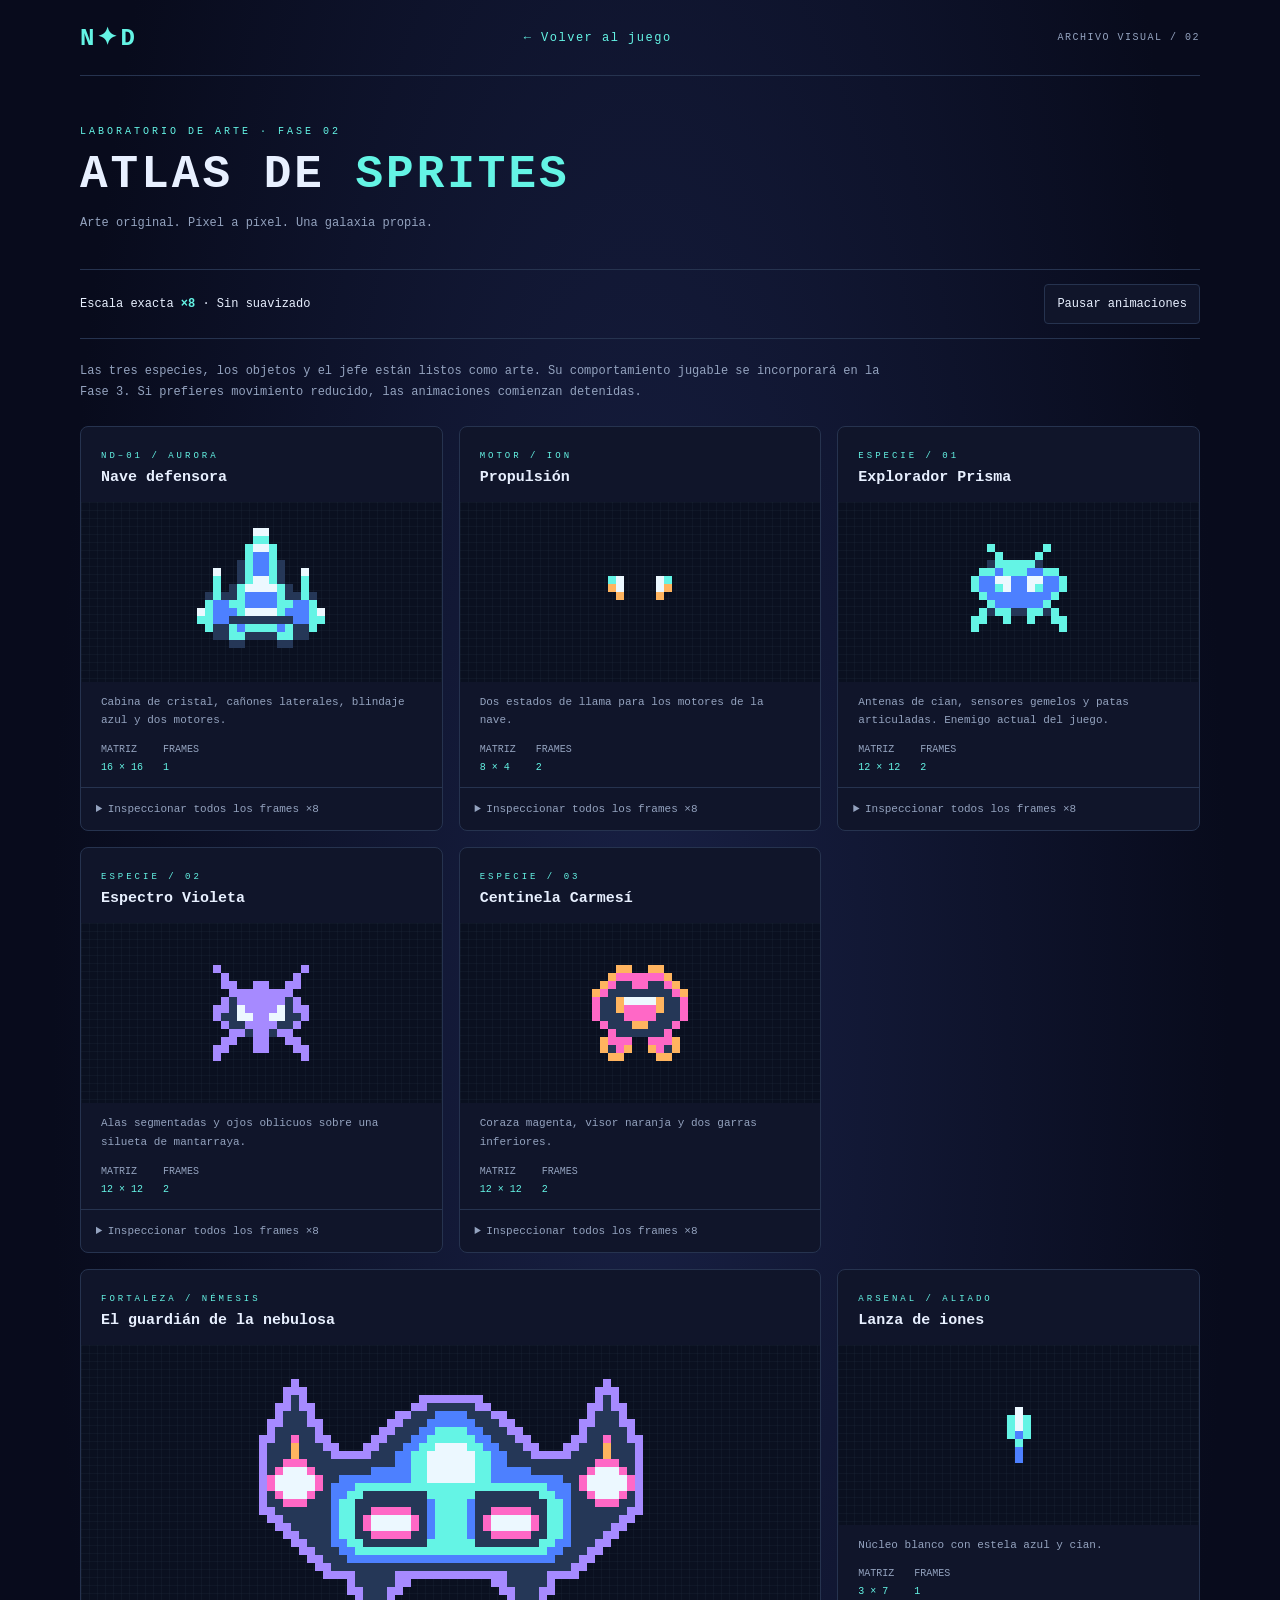
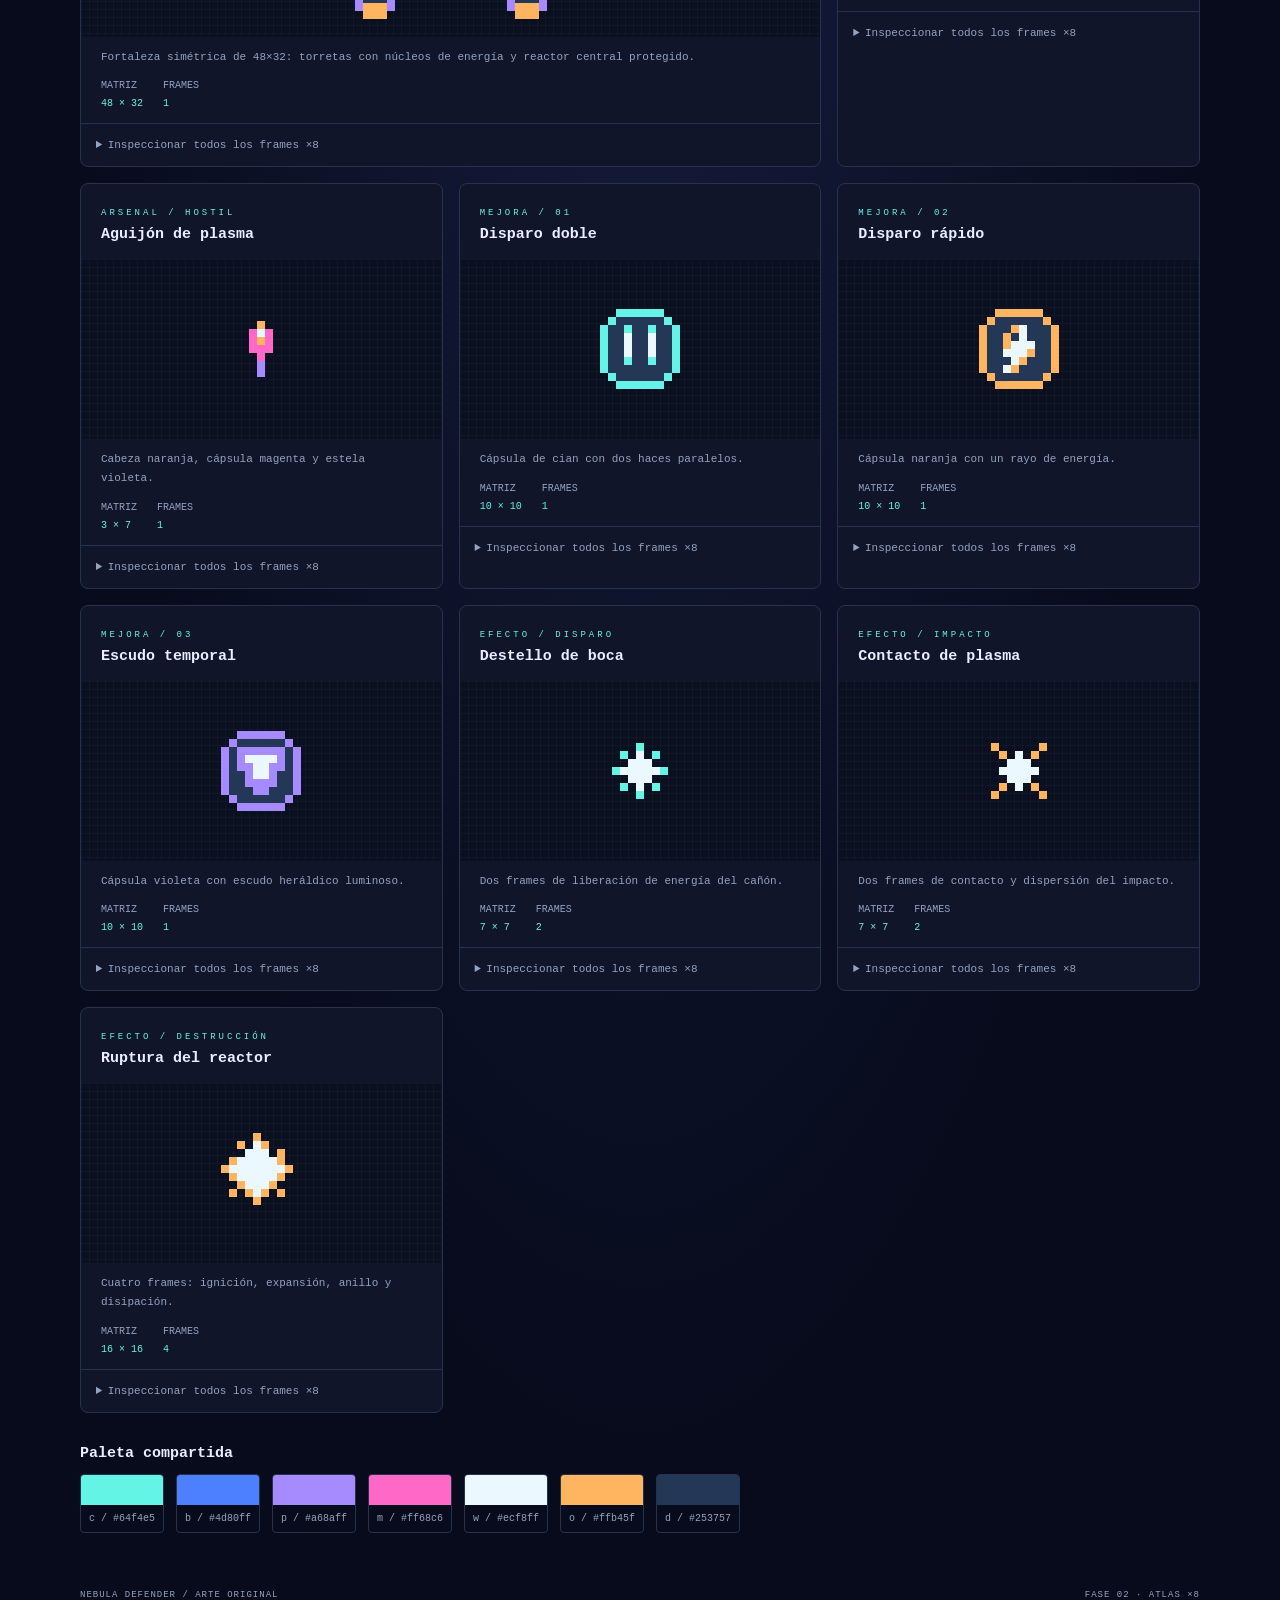
==== sprites-preview.html @ 4685a655 "feat: add phase 2 original pixel art and animated sprite atlas" ====
<!doctype html>
<html lang="es">
<head>
  <meta charset="utf-8">
  <meta name="viewport" content="width=device-width, initial-scale=1">
  <title>Atlas de sprites · NEBULA DEFENDER</title>
  <link rel="icon" href="data:,">
  <link rel="stylesheet" href="css/global.css">
  <link rel="stylesheet" href="css/sprites-preview.css">
</head>
<body>
  <main class="atlas">
    <header class="masthead"><a href="./" class="brand">N<span>✦</span>D</a><a href="./">← Volver al juego</a><span>ARCHIVO VISUAL / 02</span></header>
    <section class="atlas-heading"><p class="eyebrow">LABORATORIO DE ARTE · FASE 02</p><h1>ATLAS DE <span>SPRITES</span></h1><p>Arte original. Píxel a píxel. Una galaxia propia.</p></section>
    <div class="atlas-toolbar"><p>Escala exacta <strong>×8</strong> · Sin suavizado</p><button id="animation-toggle" type="button" aria-pressed="false">Pausar animaciones</button></div>
    <p class="atlas-note">Las tres especies, los objetos y el jefe están listos como arte. Su comportamiento jugable se incorporará en la Fase 3. Si prefieres movimiento reducido, las animaciones comienzan detenidas.</p>
    <section id="sprite-grid" class="sprite-grid" aria-label="Catálogo de sprites originales"></section>
    <section class="palette-section"><h2>Paleta compartida</h2><div id="palette" class="palette"></div></section>
    <footer class="page-footer"><span>NEBULA DEFENDER / ARTE ORIGINAL</span><span>FASE 02 · ATLAS ×8</span></footer>
  </main>
  <script type="module" src="js/sprites-preview.js"></script>
</body>
</html>
---- css/global.css ----
:root{color-scheme:dark;--bg:#080b1c;--panel:#10152a;--line:#26334f;--text:#e8f0ff;--muted:#94a3bf;--cyan:#64f4e5;--violet:#9a83ff;font-family:Consolas,"Courier New",monospace}
*{box-sizing:border-box}body{margin:0;background:radial-gradient(ellipse at 50% 32%,#182044 0, var(--bg) 65%);color:var(--text);min-height:100vh}.shell{width:min(1040px,94%);margin:auto}.masthead{height:76px;display:flex;align-items:center;justify-content:space-between;border-bottom:1px solid var(--line);font-size:10px;letter-spacing:1.5px;color:var(--muted)}.brand{font-size:24px;letter-spacing:3px;color:var(--text);text-decoration:none;font-weight:bold}.brand span{color:var(--cyan)}.status{color:var(--cyan)}button{font:inherit;cursor:pointer;color:var(--text);border:1px solid var(--line);background:var(--panel);border-radius:4px}button:focus-visible,a:focus-visible{outline:3px solid var(--cyan);outline-offset:4px}button:disabled{opacity:.4;cursor:default}[hidden]{display:none!important}.eyebrow{font-size:10px;letter-spacing:3px;color:var(--cyan)}.heading{text-align:center;padding:30px 0 24px}.heading h1{font-size:clamp(26px,4.8vw,46px);letter-spacing:3px;margin:12px 0}.heading h1 span{color:var(--cyan)}.heading>p:last-child{font-size:12px;color:var(--muted)}.page-footer{display:flex;justify-content:space-between;padding:25px 0;font-size:9px;letter-spacing:1px;color:var(--muted)}.sr-only{position:absolute;width:1px;height:1px;padding:0;margin:-1px;overflow:hidden;clip:rect(0,0,0,0);white-space:nowrap;border:0}
.page-footer a{color:var(--cyan);text-decoration:none}.page-footer a:hover{text-decoration:underline}
---- css/sprites-preview.css ----
.atlas{width:min(1120px,94%);margin:auto}.masthead a{color:var(--cyan);text-decoration:none;font-size:12px}.masthead .brand{font-size:24px}.atlas-heading{padding:40px 0 22px}.atlas-heading h1{font-size:clamp(26px,5vw,46px);margin:12px 0;letter-spacing:3px}.atlas-heading h1 span{color:var(--cyan)}.atlas-heading>p:last-child,.atlas-note{color:var(--muted);font-size:12px;line-height:1.8}.atlas-toolbar{display:flex;align-items:center;justify-content:space-between;gap:20px;border-block:1px solid var(--line);padding:14px 0;font-size:12px}.atlas-toolbar strong{color:var(--cyan)}.atlas-toolbar button{padding:12px}.atlas-note{max-width:800px;margin:22px 0}.sprite-grid{display:grid;grid-template-columns:repeat(3,minmax(0,1fr));gap:16px}.sprite-card{min-width:0;background:var(--panel);border:1px solid var(--line);border-radius:8px;overflow:hidden}.sprite-card.boss{grid-column:span 2}.sprite-card header{padding:18px 20px 0}.sprite-card h2{font-size:15px;margin:6px 0;color:var(--text)}.sprite-card .eyebrow{font-size:9px}.sprite-card p{font-size:11px;line-height:1.7;color:var(--muted);padding:0 20px}.sprite-stage{min-height:180px;padding:18px;display:flex;align-items:center;justify-content:center;background-color:#0a1020;background-image:linear-gradient(#30405a24 1px,transparent 1px),linear-gradient(90deg,#30405a24 1px,transparent 1px);background-size:8px 8px;margin-top:16px;overflow:auto}.sprite-stage canvas,.frame-strip canvas{image-rendering:pixelated;flex:none}.sprite-card dl{display:flex;gap:20px;padding:0 20px;font-size:10px;line-height:1.8}.sprite-card dt{color:var(--muted)}.sprite-card dd{margin:0;color:var(--cyan)}.sprite-card details{border-top:1px solid var(--line);font-size:11px;padding:15px;color:var(--muted)}.sprite-card summary{cursor:pointer}.frame-strip{display:flex;gap:16px;overflow:auto;padding-top:18px}.frame-strip figure{margin:0;flex:none}.frame-strip figcaption{padding:10px 0;font-size:10px}.palette-section{margin:32px 0}.palette-section h2{font-size:15px}.palette{display:flex;gap:12px;flex-wrap:wrap}.swatch{border:1px solid var(--line);border-radius:4px;overflow:hidden}.swatch i{display:block;height:30px}.swatch span{display:block;padding:8px;font-size:10px;color:var(--muted)}
@media(max-width:850px){.sprite-grid{grid-template-columns:repeat(2,minmax(0,1fr))}.sprite-card.boss{grid-column:1/-1}.masthead>span{display:none}}@media(max-width:520px){.sprite-grid{grid-template-columns:minmax(0,1fr)}.sprite-card.boss{grid-column:auto}.sprite-stage{justify-content:flex-start}.sprite-stage canvas{margin:auto}.atlas-toolbar{flex-wrap:wrap}.page-footer{font-size:8px}}
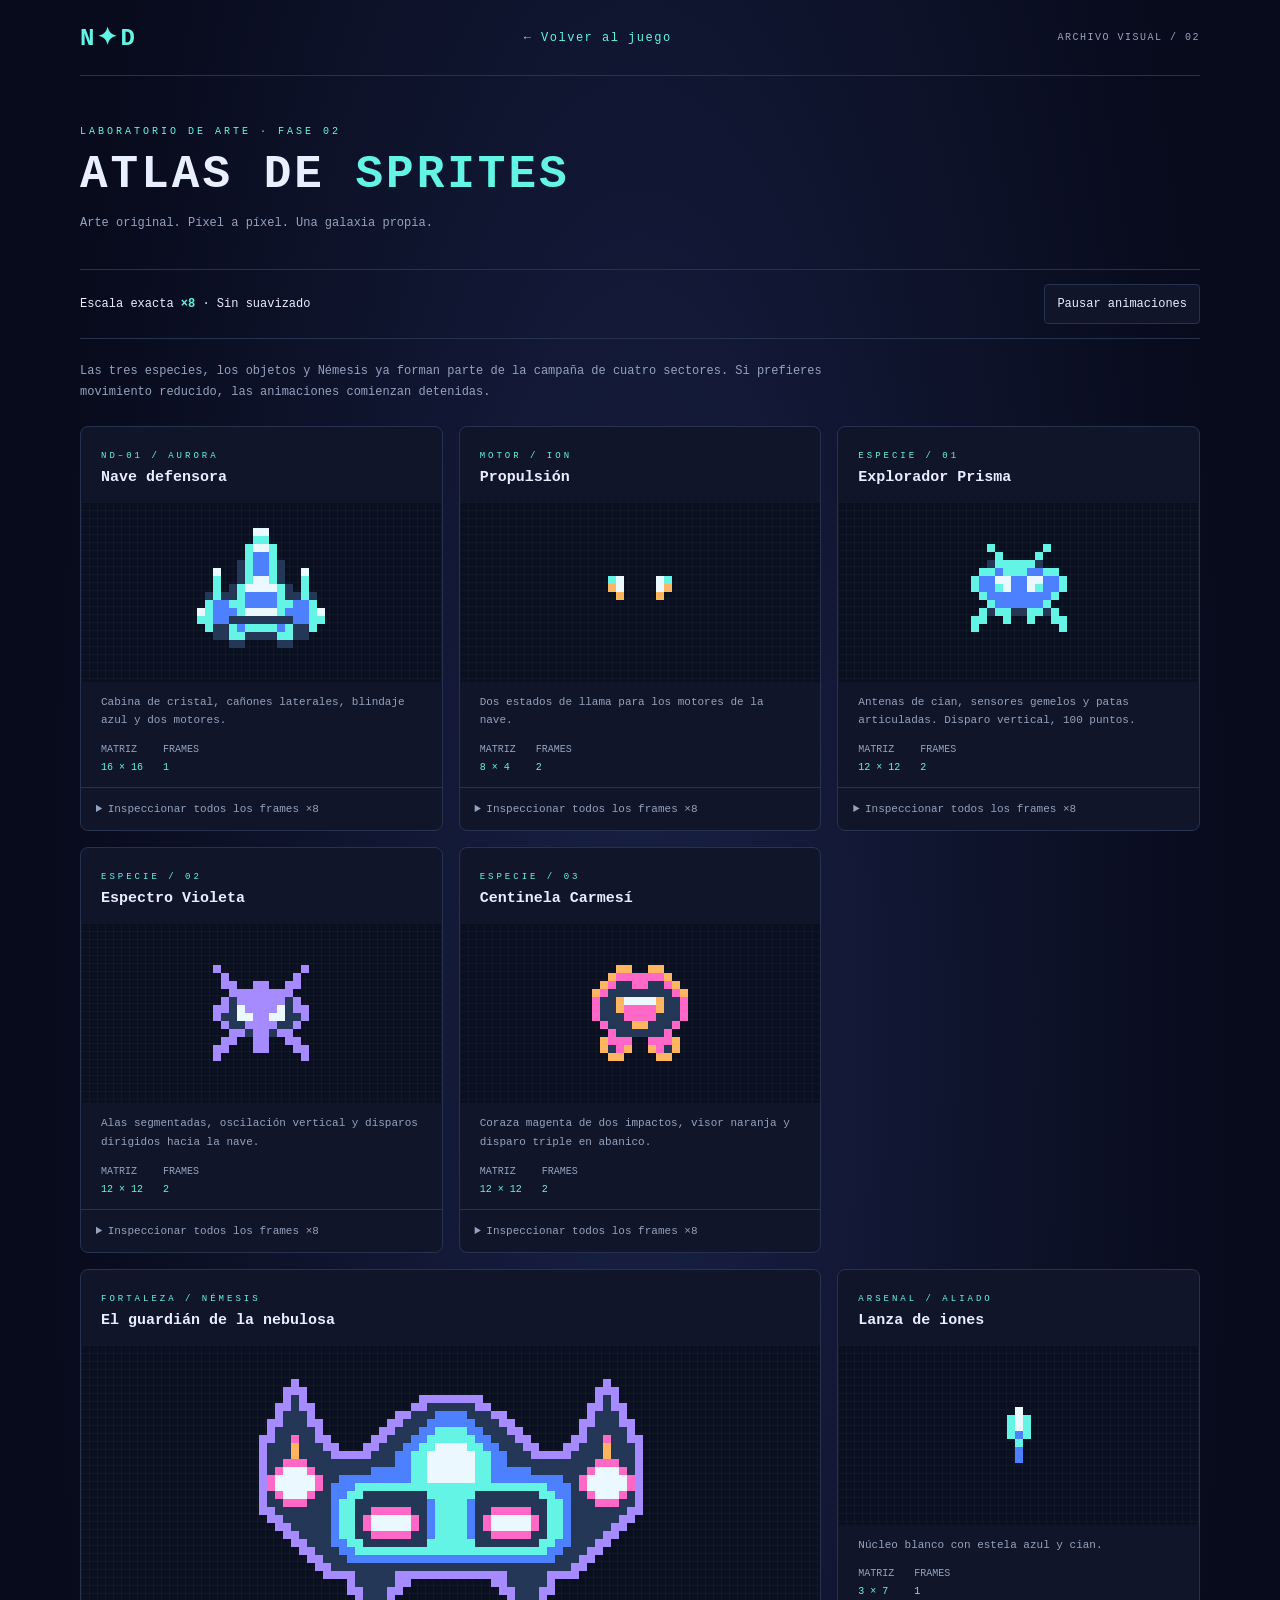
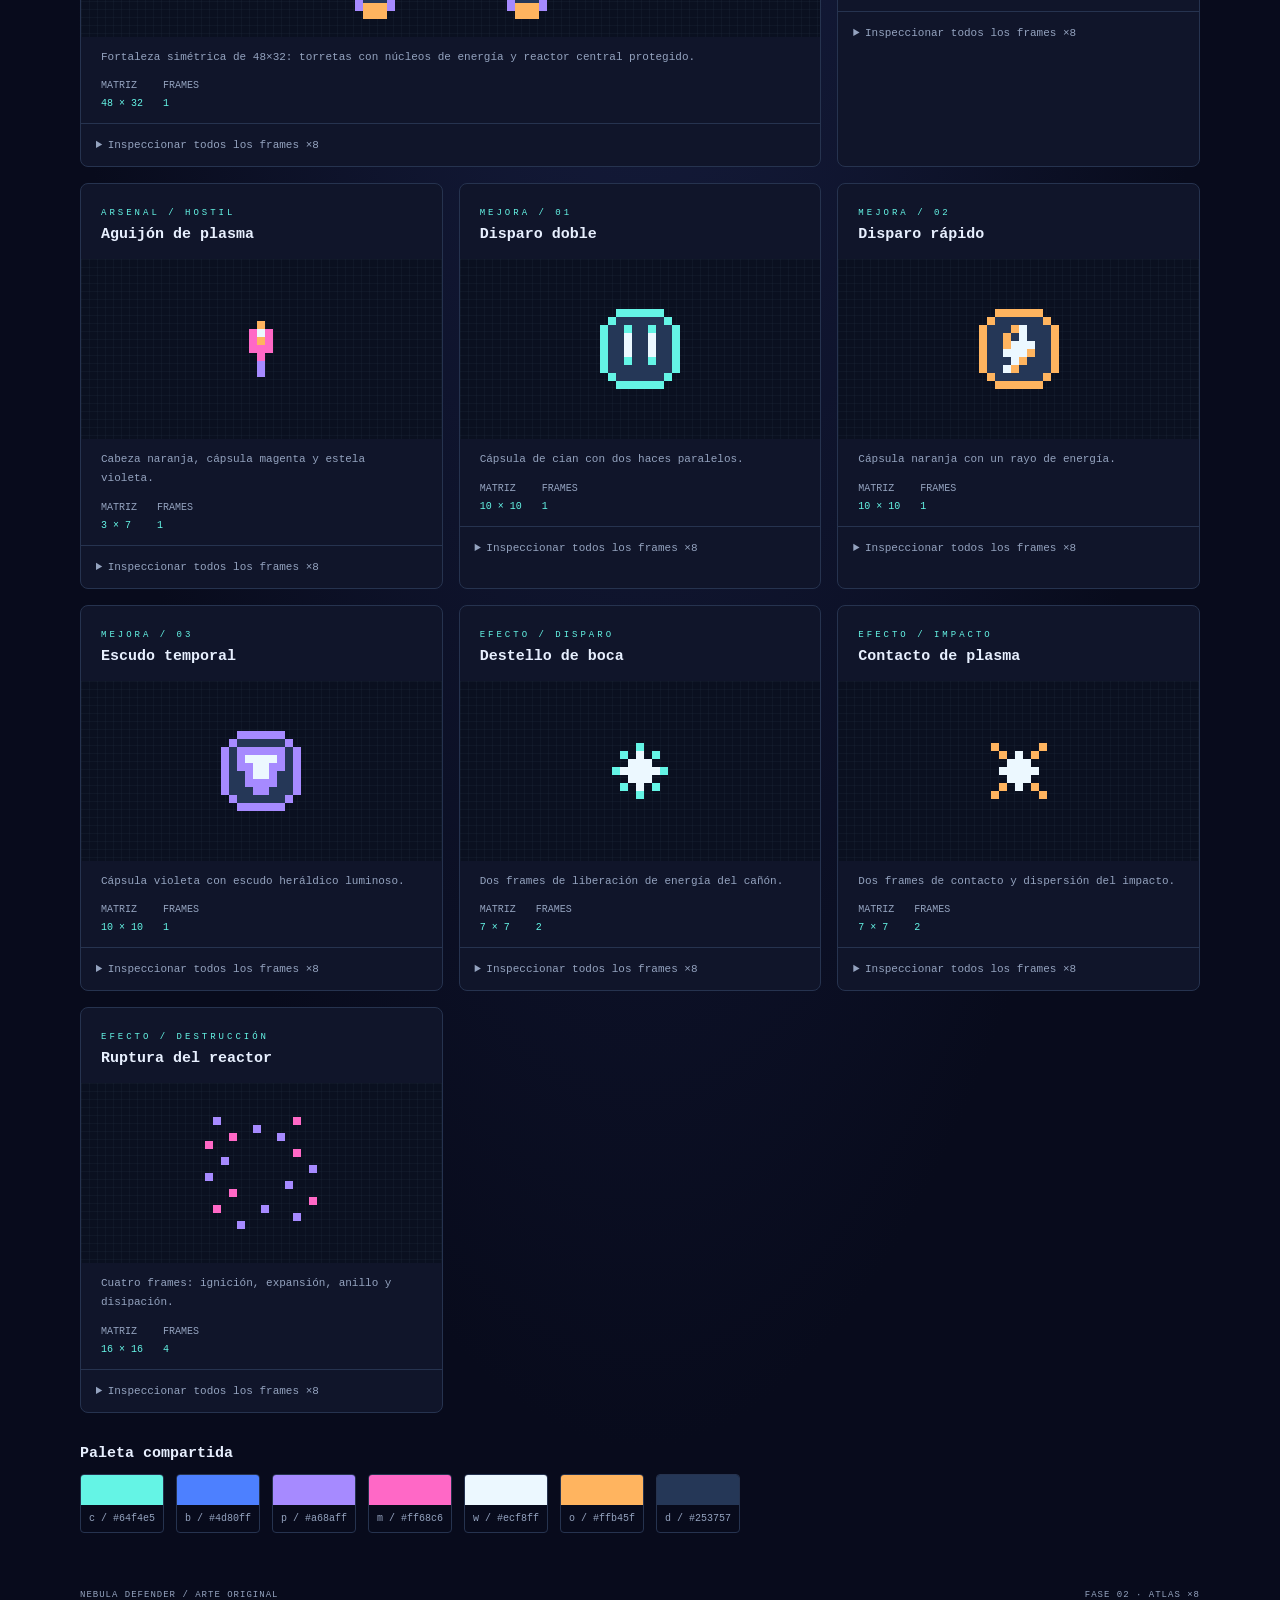
==== commit 8c98cb53: "feat: implement phase 3 campaign power-ups boss and persistent record" ====
--- a/sprites-preview.html
+++ b/sprites-preview.html
@@ -13,7 +13,7 @@
     <header class="masthead"><a href="./" class="brand">N<span>✦</span>D</a><a href="./">← Volver al juego</a><span>ARCHIVO VISUAL / 02</span></header>
     <section class="atlas-heading"><p class="eyebrow">LABORATORIO DE ARTE · FASE 02</p><h1>ATLAS DE <span>SPRITES</span></h1><p>Arte original. Píxel a píxel. Una galaxia propia.</p></section>
     <div class="atlas-toolbar"><p>Escala exacta <strong>×8</strong> · Sin suavizado</p><button id="animation-toggle" type="button" aria-pressed="false">Pausar animaciones</button></div>
-    <p class="atlas-note">Las tres especies, los objetos y el jefe están listos como arte. Su comportamiento jugable se incorporará en la Fase 3. Si prefieres movimiento reducido, las animaciones comienzan detenidas.</p>
+    <p class="atlas-note">Las tres especies, los objetos y Némesis ya forman parte de la campaña de cuatro sectores. Si prefieres movimiento reducido, las animaciones comienzan detenidas.</p>
     <section id="sprite-grid" class="sprite-grid" aria-label="Catálogo de sprites originales"></section>
     <section class="palette-section"><h2>Paleta compartida</h2><div id="palette" class="palette"></div></section>
     <footer class="page-footer"><span>NEBULA DEFENDER / ARTE ORIGINAL</span><span>FASE 02 · ATLAS ×8</span></footer>
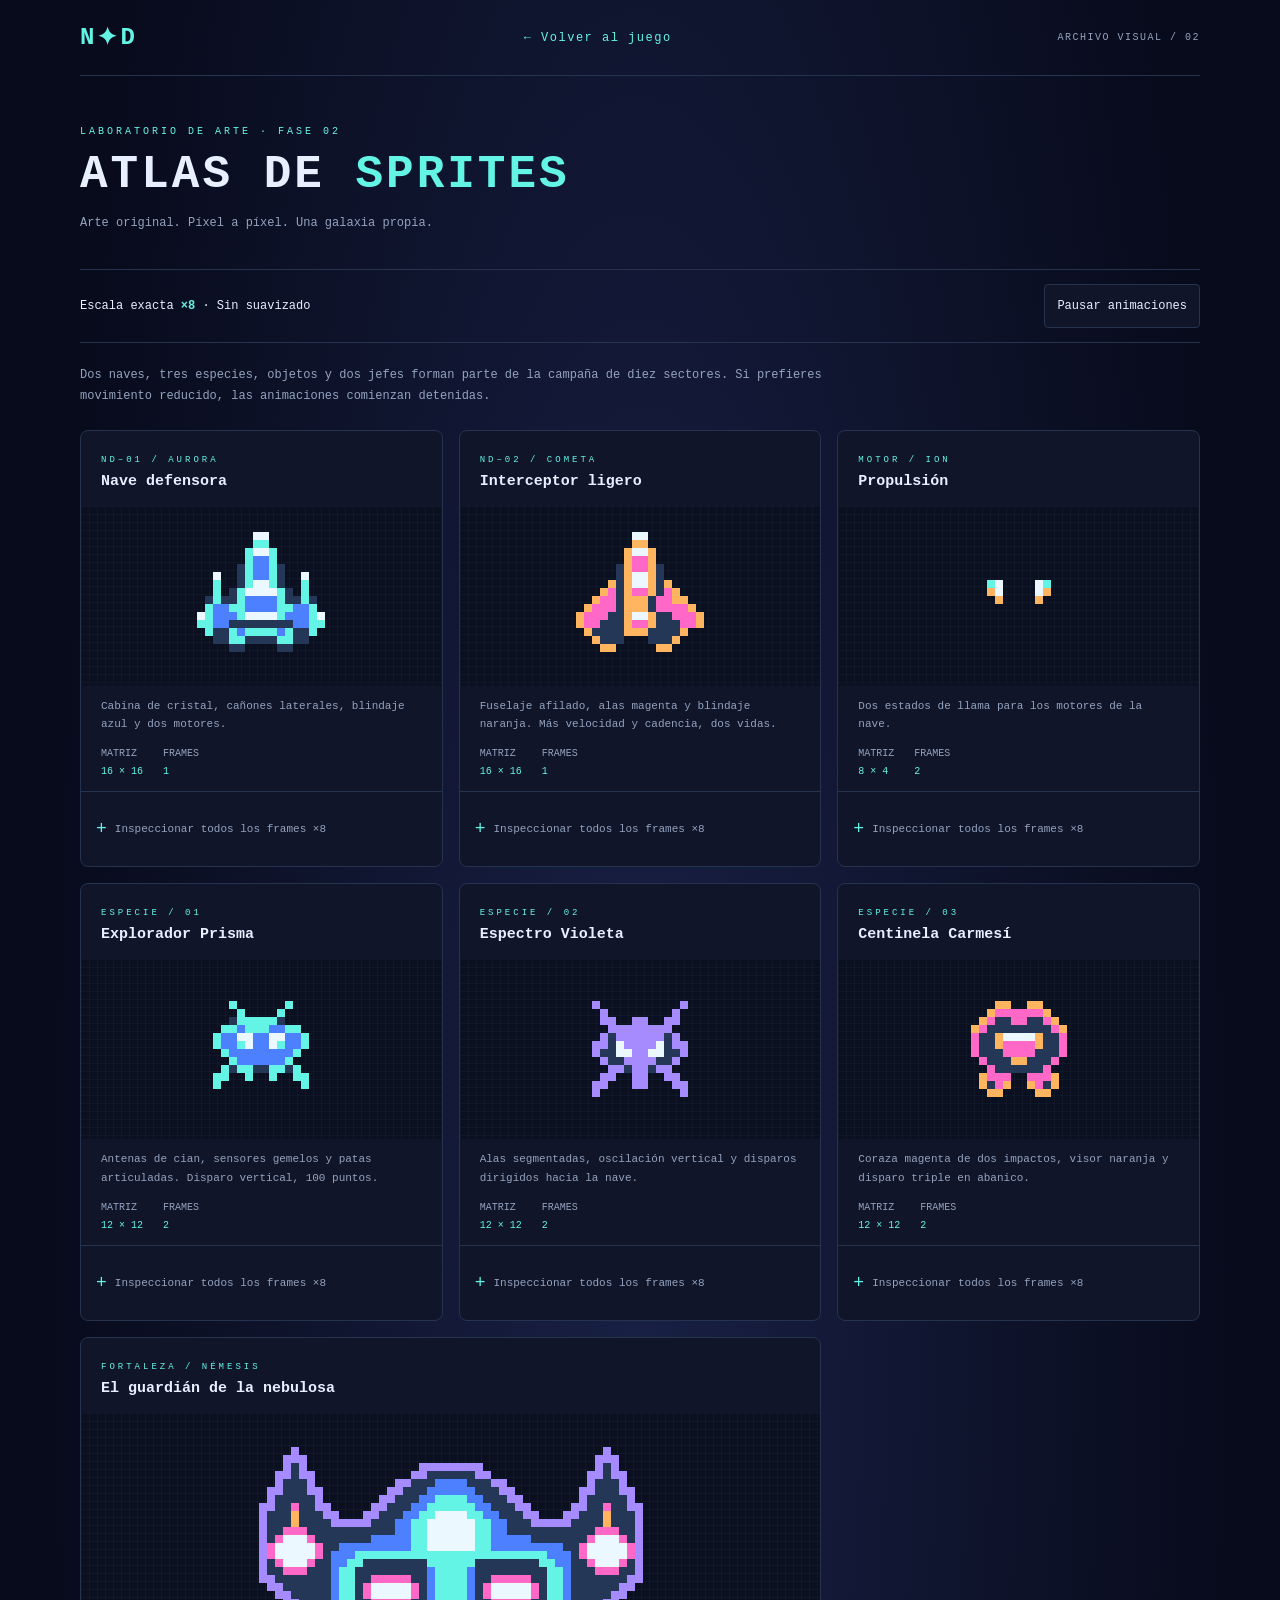
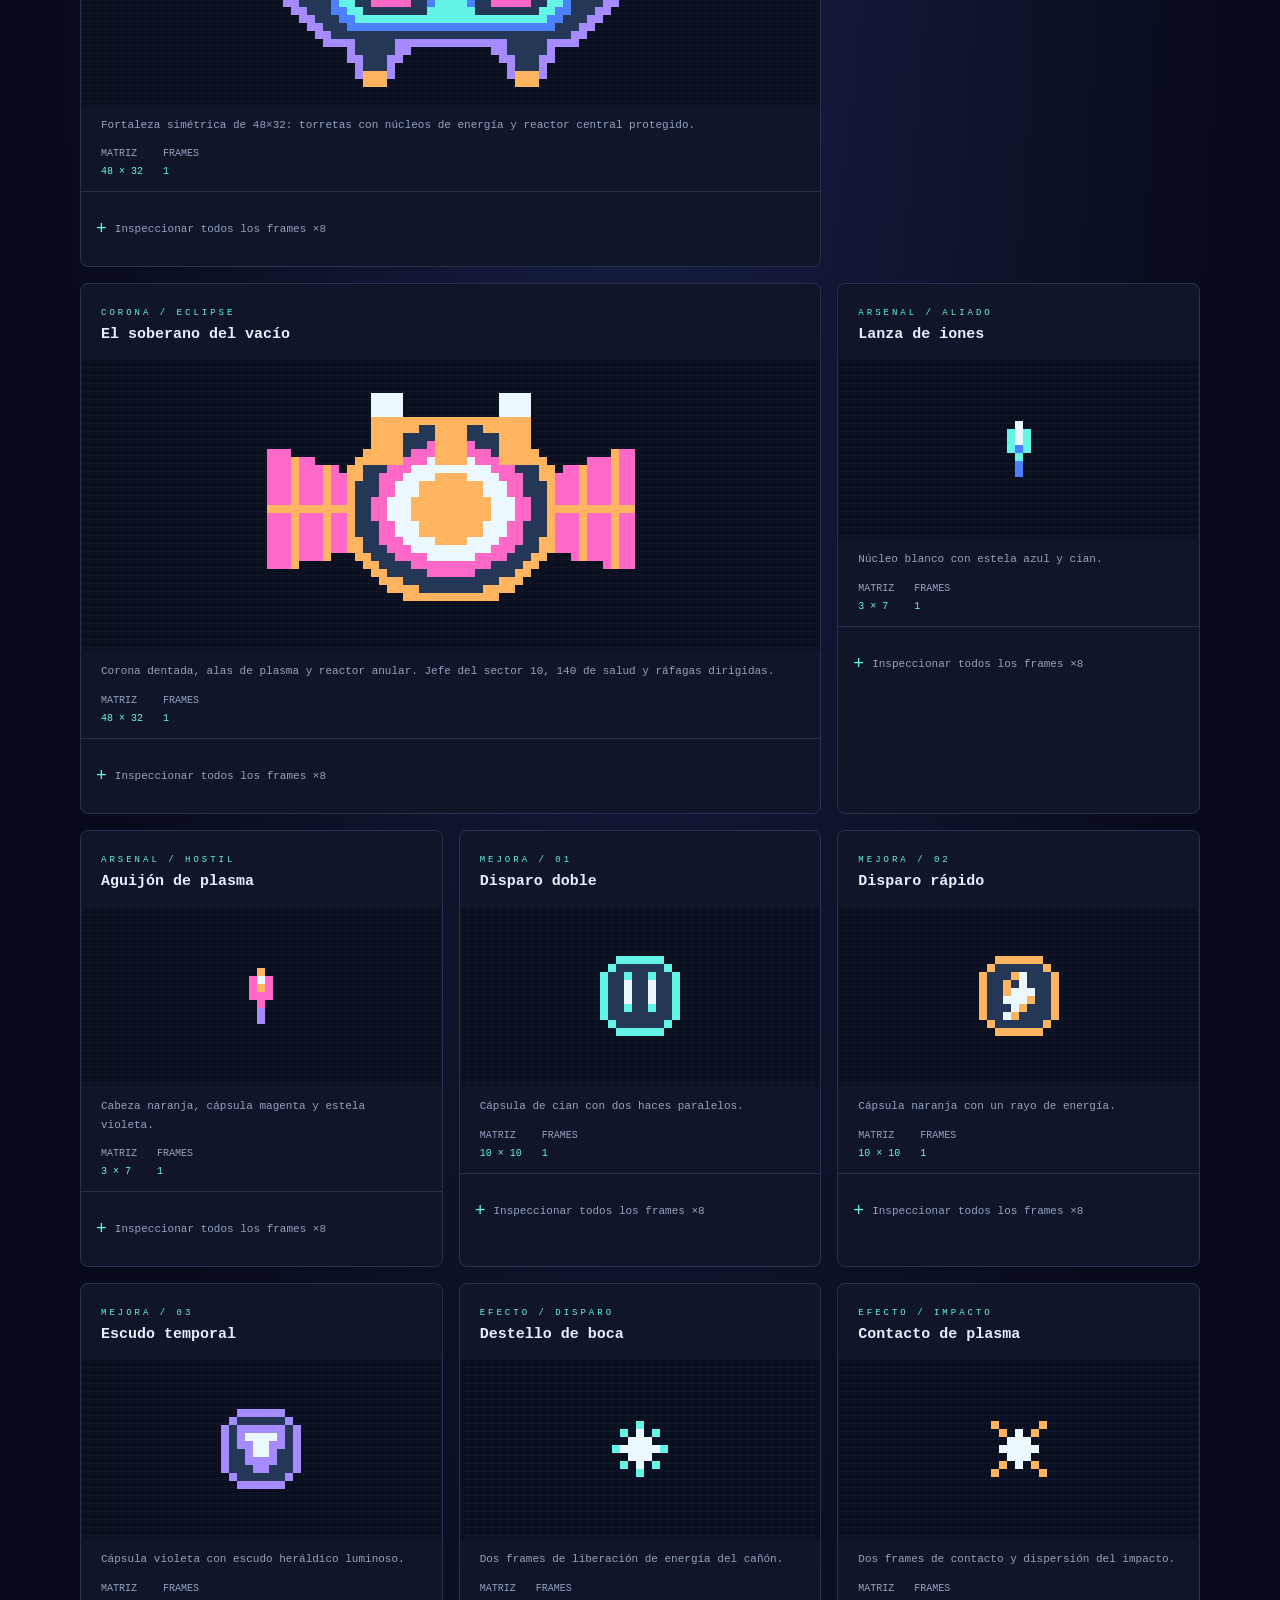
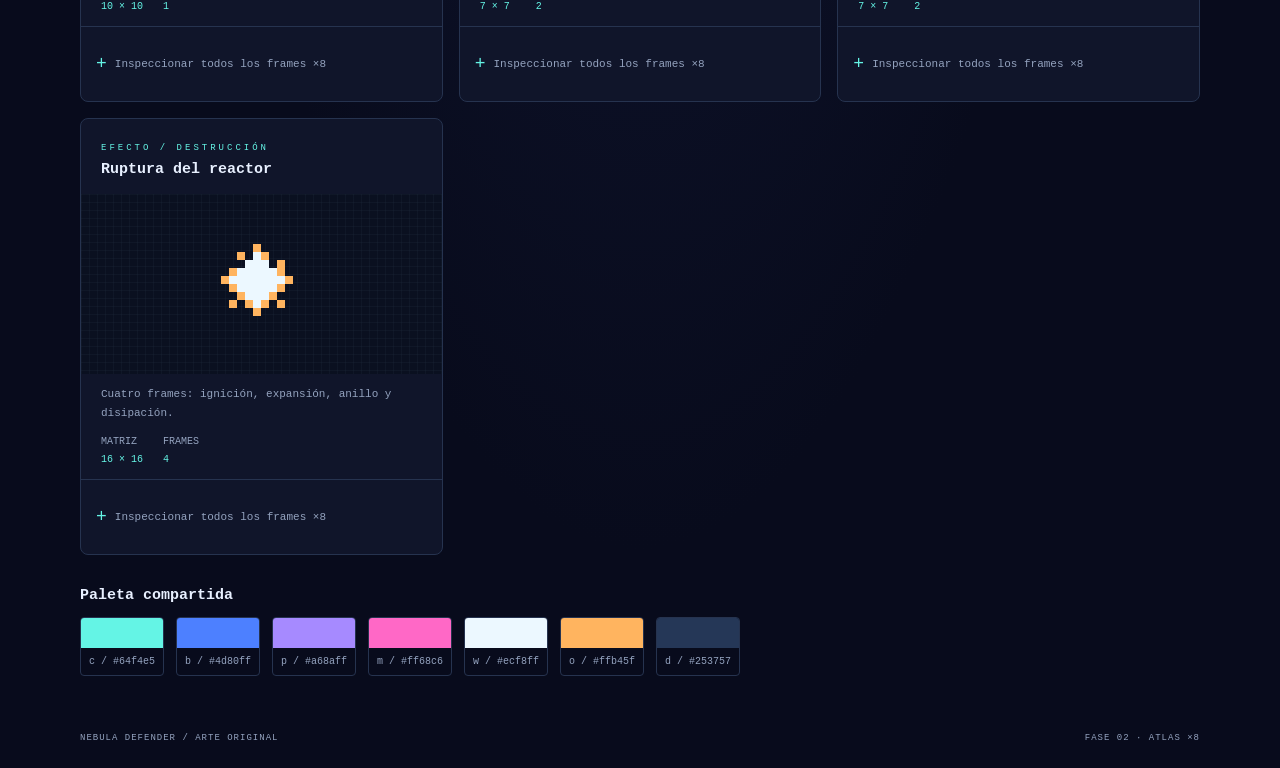
==== commit 2ad81cf5: "feat: add second campaign route Eclipse boss ship hangar and atlas access" ====
--- a/sprites-preview.html
+++ b/sprites-preview.html
@@ -13,7 +13,7 @@
     <header class="masthead"><a href="./" class="brand">N<span>✦</span>D</a><a href="./">← Volver al juego</a><span>ARCHIVO VISUAL / 02</span></header>
     <section class="atlas-heading"><p class="eyebrow">LABORATORIO DE ARTE · FASE 02</p><h1>ATLAS DE <span>SPRITES</span></h1><p>Arte original. Píxel a píxel. Una galaxia propia.</p></section>
     <div class="atlas-toolbar"><p>Escala exacta <strong>×8</strong> · Sin suavizado</p><button id="animation-toggle" type="button" aria-pressed="false">Pausar animaciones</button></div>
-    <p class="atlas-note">Las tres especies, los objetos y Némesis ya forman parte de la campaña de cuatro sectores. Si prefieres movimiento reducido, las animaciones comienzan detenidas.</p>
+      <p class="atlas-note">Dos naves, tres especies, objetos y dos jefes forman parte de la campaña de diez sectores. Si prefieres movimiento reducido, las animaciones comienzan detenidas.</p>
     <section id="sprite-grid" class="sprite-grid" aria-label="Catálogo de sprites originales"></section>
     <section class="palette-section"><h2>Paleta compartida</h2><div id="palette" class="palette"></div></section>
     <footer class="page-footer"><span>NEBULA DEFENDER / ARTE ORIGINAL</span><span>FASE 02 · ATLAS ×8</span></footer>
--- a/css/sprites-preview.css
+++ b/css/sprites-preview.css
@@ -1,2 +1,4 @@
 .atlas{width:min(1120px,94%);margin:auto}.masthead a{color:var(--cyan);text-decoration:none;font-size:12px}.masthead .brand{font-size:24px}.atlas-heading{padding:40px 0 22px}.atlas-heading h1{font-size:clamp(26px,5vw,46px);margin:12px 0;letter-spacing:3px}.atlas-heading h1 span{color:var(--cyan)}.atlas-heading>p:last-child,.atlas-note{color:var(--muted);font-size:12px;line-height:1.8}.atlas-toolbar{display:flex;align-items:center;justify-content:space-between;gap:20px;border-block:1px solid var(--line);padding:14px 0;font-size:12px}.atlas-toolbar strong{color:var(--cyan)}.atlas-toolbar button{padding:12px}.atlas-note{max-width:800px;margin:22px 0}.sprite-grid{display:grid;grid-template-columns:repeat(3,minmax(0,1fr));gap:16px}.sprite-card{min-width:0;background:var(--panel);border:1px solid var(--line);border-radius:8px;overflow:hidden}.sprite-card.boss{grid-column:span 2}.sprite-card header{padding:18px 20px 0}.sprite-card h2{font-size:15px;margin:6px 0;color:var(--text)}.sprite-card .eyebrow{font-size:9px}.sprite-card p{font-size:11px;line-height:1.7;color:var(--muted);padding:0 20px}.sprite-stage{min-height:180px;padding:18px;display:flex;align-items:center;justify-content:center;background-color:#0a1020;background-image:linear-gradient(#30405a24 1px,transparent 1px),linear-gradient(90deg,#30405a24 1px,transparent 1px);background-size:8px 8px;margin-top:16px;overflow:auto}.sprite-stage canvas,.frame-strip canvas{image-rendering:pixelated;flex:none}.sprite-card dl{display:flex;gap:20px;padding:0 20px;font-size:10px;line-height:1.8}.sprite-card dt{color:var(--muted)}.sprite-card dd{margin:0;color:var(--cyan)}.sprite-card details{border-top:1px solid var(--line);font-size:11px;padding:15px;color:var(--muted)}.sprite-card summary{cursor:pointer}.frame-strip{display:flex;gap:16px;overflow:auto;padding-top:18px}.frame-strip figure{margin:0;flex:none}.frame-strip figcaption{padding:10px 0;font-size:10px}.palette-section{margin:32px 0}.palette-section h2{font-size:15px}.palette{display:flex;gap:12px;flex-wrap:wrap}.swatch{border:1px solid var(--line);border-radius:4px;overflow:hidden}.swatch i{display:block;height:30px}.swatch span{display:block;padding:8px;font-size:10px;color:var(--muted)}
 @media(max-width:850px){.sprite-grid{grid-template-columns:repeat(2,minmax(0,1fr))}.sprite-card.boss{grid-column:1/-1}.masthead>span{display:none}}@media(max-width:520px){.sprite-grid{grid-template-columns:minmax(0,1fr)}.sprite-card.boss{grid-column:auto}.sprite-stage{justify-content:flex-start}.sprite-stage canvas{margin:auto}.atlas-toolbar{flex-wrap:wrap}.page-footer{font-size:8px}}
+.atlas-toolbar button{min-height:44px}.sprite-card summary{min-height:44px;display:flex;align-items:center;gap:8px;list-style:none}.sprite-card summary::-webkit-details-marker{display:none}.sprite-card summary::before{content:'+';color:var(--cyan);font-size:18px}.sprite-card details[open] summary::before{content:'−'}.sprite-card summary:focus-visible{outline:2px solid var(--cyan);outline-offset:3px}.masthead a{min-height:44px;display:inline-flex;align-items:center}
+.sprite-card.eclipse{grid-column:span 2}@media(max-width:850px){.sprite-card.eclipse{grid-column:1/-1}}@media(max-width:520px){.sprite-card.eclipse{grid-column:auto}}
